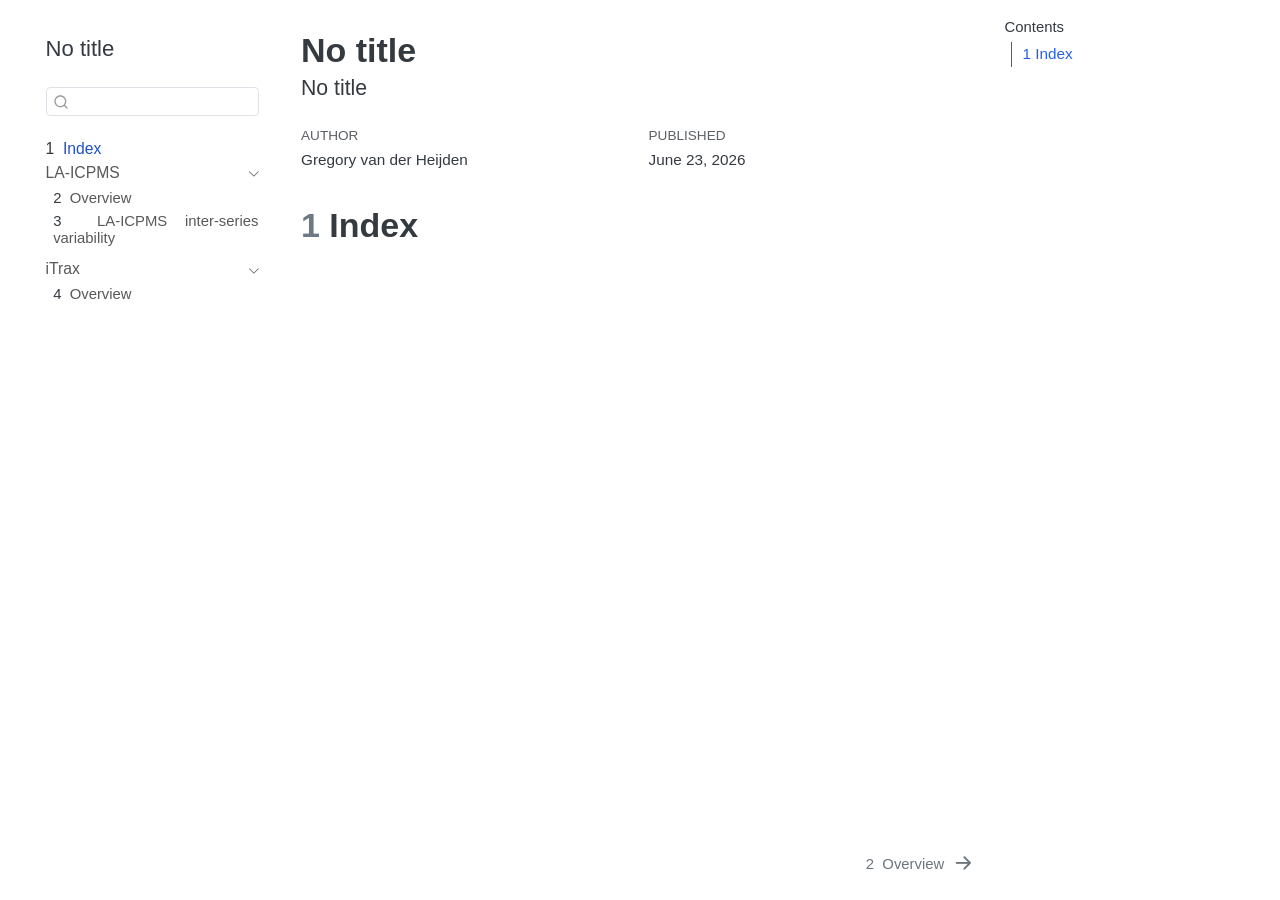
==== _book/index.html @ 537e66a2 "first commit" ====
<!DOCTYPE html>
<html xmlns="http://www.w3.org/1999/xhtml" lang="en" xml:lang="en"><head>

<meta charset="utf-8">
<meta name="generator" content="quarto-1.9.35">

<meta name="viewport" content="width=device-width, initial-scale=1.0, user-scalable=yes">

<meta name="author" content="Gregory van der Heijden">
<meta name="dcterms.date" content="2026-06-23">

<title>No title</title>
<style>
/* Default styles provided by pandoc.
** See https://pandoc.org/MANUAL.html#variables-for-html for config info.
*/
code{white-space: pre-wrap;}
span.smallcaps{font-variant: small-caps;}
div.columns{display: flex; gap: min(4vw, 1.5em);}
div.column{flex: auto; overflow-x: auto;}
div.hanging-indent{margin-left: 1.5em; text-indent: -1.5em;}
ul.task-list{list-style: none;}
ul.task-list li input[type="checkbox"] {
  width: 0.8em;
  margin: 0 0.8em 0.2em -1em; /* quarto-specific, see https://github.com/quarto-dev/quarto-cli/issues/4556 */ 
  vertical-align: middle;
}
</style>


<script src="site_libs/quarto-nav/quarto-nav.js"></script>
<script src="site_libs/quarto-nav/headroom.min.js"></script>
<script src="site_libs/clipboard/clipboard.min.js"></script>
<script src="site_libs/quarto-search/autocomplete.umd.js"></script>
<script src="site_libs/quarto-search/fuse.min.js"></script>
<script src="site_libs/quarto-search/quarto-search.js"></script>
<meta name="quarto:offset" content="./">
<link href="./md/1_LA-ICPMS/0_LA-ICPMS.html" rel="next">
<script src="site_libs/quarto-html/quarto.js" type="module"></script>
<script src="site_libs/quarto-html/tabsets/tabsets.js" type="module"></script>
<script src="site_libs/quarto-html/popper.min.js"></script>
<script src="site_libs/quarto-html/tippy.umd.min.js"></script>
<script src="site_libs/quarto-html/anchor.min.js"></script>
<link href="site_libs/quarto-html/tippy.css" rel="stylesheet">
<link href="site_libs/quarto-html/quarto-syntax-highlighting-46f66b053e56abd73bb6e954d61a315b.css" rel="stylesheet" id="quarto-text-highlighting-styles">
<script src="site_libs/bootstrap/bootstrap.min.js"></script>
<link href="site_libs/bootstrap/bootstrap-icons.css" rel="stylesheet">
<link href="site_libs/bootstrap/bootstrap-15f6d9b299bec1ad26111eba39ad763c.min.css" rel="stylesheet" append-hash="true" id="quarto-bootstrap" data-mode="light">
<script id="quarto-search-options" type="application/json">{
  "location": "sidebar",
  "copy-button": false,
  "collapse-after": 3,
  "panel-placement": "start",
  "type": "textbox",
  "limit": 50,
  "keyboard-shortcut": [
    "f",
    "/",
    "s"
  ],
  "show-item-context": false,
  "language": {
    "search-no-results-text": "No results",
    "search-matching-documents-text": "matching documents",
    "search-copy-link-title": "Copy link to search",
    "search-hide-matches-text": "Hide additional matches",
    "search-more-match-text": "more match in this document",
    "search-more-matches-text": "more matches in this document",
    "search-clear-button-title": "Clear",
    "search-text-placeholder": "",
    "search-detached-cancel-button-title": "Cancel",
    "search-submit-button-title": "Submit",
    "search-label": "Search"
  }
}</script>


<link rel="stylesheet" href="styles.css">
</head>

<body class="nav-sidebar floating quarto-light">

<div id="quarto-search-results"></div>
  <header id="quarto-header" class="headroom fixed-top">
  <nav class="quarto-secondary-nav">
    <div class="container-fluid d-flex">
      <button type="button" class="quarto-btn-toggle btn" data-bs-toggle="collapse" role="button" data-bs-target=".quarto-sidebar-collapse-item" aria-controls="quarto-sidebar" aria-expanded="false" aria-label="Toggle sidebar navigation" onclick="if (window.quartoToggleHeadroom) { window.quartoToggleHeadroom(); }">
        <i class="bi bi-layout-text-sidebar-reverse"></i>
      </button>
        <nav class="quarto-page-breadcrumbs" aria-label="breadcrumb"><ol class="breadcrumb"><li class="breadcrumb-item"><a href="./index.html"><span class="chapter-number">1</span>&nbsp; <span class="chapter-title">Index</span></a></li></ol></nav>
        <a class="flex-grow-1" role="navigation" data-bs-toggle="collapse" data-bs-target=".quarto-sidebar-collapse-item" aria-controls="quarto-sidebar" aria-expanded="false" aria-label="Toggle sidebar navigation" onclick="if (window.quartoToggleHeadroom) { window.quartoToggleHeadroom(); }">      
        </a>
      <button type="button" class="btn quarto-search-button" aria-label="Search" onclick="window.quartoOpenSearch();">
        <i class="bi bi-search"></i>
      </button>
    </div>
  </nav>
</header>
<!-- content -->
<div id="quarto-content" class="quarto-container page-columns page-rows-contents page-layout-article">
<!-- sidebar -->
  <nav id="quarto-sidebar" class="sidebar collapse collapse-horizontal quarto-sidebar-collapse-item sidebar-navigation floating overflow-auto">
    <div class="pt-lg-2 mt-2 text-left sidebar-header">
    <div class="sidebar-title mb-0 py-0">
      <a href="./">No title</a> 
    </div>
      </div>
        <div class="mt-2 flex-shrink-0 align-items-center">
        <div class="sidebar-search">
        <div id="quarto-search" class="" title="Search"></div>
        </div>
        </div>
    <div class="sidebar-menu-container"> 
    <ul class="list-unstyled mt-1">
        <li class="sidebar-item">
  <div class="sidebar-item-container"> 
  <a href="./index.html" class="sidebar-item-text sidebar-link active">
 <span class="menu-text"><span class="chapter-number">1</span>&nbsp; <span class="chapter-title">Index</span></span></a>
  </div>
</li>
        <li class="sidebar-item sidebar-item-section">
      <div class="sidebar-item-container"> 
            <a class="sidebar-item-text sidebar-link text-start" data-bs-toggle="collapse" data-bs-target="#quarto-sidebar-section-1" role="navigation" aria-expanded="true">
 <span class="menu-text">LA-ICPMS</span></a>
          <a class="sidebar-item-toggle text-start" data-bs-toggle="collapse" data-bs-target="#quarto-sidebar-section-1" role="navigation" aria-expanded="true" aria-label="Toggle section">
            <i class="bi bi-chevron-right ms-2"></i>
          </a> 
      </div>
      <ul id="quarto-sidebar-section-1" class="collapse list-unstyled sidebar-section depth1 show">  
          <li class="sidebar-item">
  <div class="sidebar-item-container"> 
  <a href="./md/1_LA-ICPMS/0_LA-ICPMS.html" class="sidebar-item-text sidebar-link">
 <span class="menu-text"><span class="chapter-number">2</span>&nbsp; <span class="chapter-title">Overview</span></span></a>
  </div>
</li>
          <li class="sidebar-item">
  <div class="sidebar-item-container"> 
  <a href="./md/1_LA-ICPMS/1_LA-ICPMS_variability.html" class="sidebar-item-text sidebar-link">
 <span class="menu-text"><span class="chapter-number">3</span>&nbsp; <span class="chapter-title">LA-ICPMS inter-series variability</span></span></a>
  </div>
</li>
      </ul>
  </li>
        <li class="sidebar-item sidebar-item-section">
      <div class="sidebar-item-container"> 
            <a class="sidebar-item-text sidebar-link text-start" data-bs-toggle="collapse" data-bs-target="#quarto-sidebar-section-2" role="navigation" aria-expanded="true">
 <span class="menu-text">iTrax</span></a>
          <a class="sidebar-item-toggle text-start" data-bs-toggle="collapse" data-bs-target="#quarto-sidebar-section-2" role="navigation" aria-expanded="true" aria-label="Toggle section">
            <i class="bi bi-chevron-right ms-2"></i>
          </a> 
      </div>
      <ul id="quarto-sidebar-section-2" class="collapse list-unstyled sidebar-section depth1 show">  
          <li class="sidebar-item">
  <div class="sidebar-item-container"> 
  <a href="./md/2_iTrax/0_iTrax.html" class="sidebar-item-text sidebar-link">
 <span class="menu-text"><span class="chapter-number">4</span>&nbsp; <span class="chapter-title">Overview</span></span></a>
  </div>
</li>
      </ul>
  </li>
    </ul>
    </div>
</nav>
<div id="quarto-sidebar-glass" class="quarto-sidebar-collapse-item" data-bs-toggle="collapse" data-bs-target=".quarto-sidebar-collapse-item"></div>
<!-- margin-sidebar -->
    <div id="quarto-margin-sidebar" class="sidebar margin-sidebar">
        <nav id="TOC" role="doc-toc" class="toc-active">
    <h2 id="toc-title">Contents</h2>
   
  <ul>
  <li><a href="#index" id="toc-index" class="nav-link active" data-scroll-target="#index"><span class="header-section-number">1</span> Index</a></li>
  </ul>
</nav>
    </div>
<!-- main -->
<main class="content" id="quarto-document-content">

<header id="title-block-header" class="quarto-title-block default">
<div class="quarto-title">
<h1 class="title">No title</h1>
<p class="subtitle lead">No title</p>
</div>



<div class="quarto-title-meta">

    <div>
    <div class="quarto-title-meta-heading">Author</div>
    <div class="quarto-title-meta-contents">
             <p>Gregory van der Heijden </p>
          </div>
  </div>
    
    <div>
    <div class="quarto-title-meta-heading">Published</div>
    <div class="quarto-title-meta-contents">
      <p class="date">June 23, 2026</p>
    </div>
  </div>
  
    
  </div>
  


</header>


<section id="index" class="level1" data-number="1">
<h1 data-number="1"><span class="header-section-number">1</span> Index</h1>


</section>

</main> <!-- /main -->
<script id="quarto-html-after-body" type="application/javascript">
  window.document.addEventListener("DOMContentLoaded", function (event) {
    const icon = "";
    const anchorJS = new window.AnchorJS();
    anchorJS.options = {
      placement: 'right',
      icon: icon
    };
    anchorJS.add('.anchored');
    const isCodeAnnotation = (el) => {
      for (const clz of el.classList) {
        if (clz.startsWith('code-annotation-')) {                     
          return true;
        }
      }
      return false;
    }
    const onCopySuccess = function(e) {
      // button target
      const button = e.trigger;
      // don't keep focus
      button.blur();
      // flash "checked"
      button.classList.add('code-copy-button-checked');
      var currentTitle = button.getAttribute("title");
      button.setAttribute("title", "Copied!");
      let tooltip;
      if (window.bootstrap) {
        button.setAttribute("data-bs-toggle", "tooltip");
        button.setAttribute("data-bs-placement", "left");
        button.setAttribute("data-bs-title", "Copied!");
        tooltip = new bootstrap.Tooltip(button, 
          { trigger: "manual", 
            customClass: "code-copy-button-tooltip",
            offset: [0, -8]});
        tooltip.show();    
      }
      setTimeout(function() {
        if (tooltip) {
          tooltip.hide();
          button.removeAttribute("data-bs-title");
          button.removeAttribute("data-bs-toggle");
          button.removeAttribute("data-bs-placement");
        }
        button.setAttribute("title", currentTitle);
        button.classList.remove('code-copy-button-checked');
      }, 1000);
      // clear code selection
      e.clearSelection();
    }
    const getTextToCopy = function(trigger) {
      const outerScaffold = trigger.parentElement.cloneNode(true);
      const codeEl = outerScaffold.querySelector('code');
      for (const childEl of codeEl.children) {
        if (isCodeAnnotation(childEl)) {
          childEl.remove();
        }
      }
      return codeEl.innerText;
    }
    const clipboard = new window.ClipboardJS('.code-copy-button:not([data-in-quarto-modal])', {
      text: getTextToCopy
    });
    clipboard.on('success', onCopySuccess);
    if (window.document.getElementById('quarto-embedded-source-code-modal')) {
      const clipboardModal = new window.ClipboardJS('.code-copy-button[data-in-quarto-modal]', {
        text: getTextToCopy,
        container: window.document.getElementById('quarto-embedded-source-code-modal')
      });
      clipboardModal.on('success', onCopySuccess);
    }
      var localhostRegex = new RegExp(/^(?:http|https):\/\/localhost\:?[0-9]*\//);
      var mailtoRegex = new RegExp(/^mailto:/);
        var filterRegex = new RegExp('/' + window.location.host + '/');
      var isInternal = (href) => {
          return filterRegex.test(href) || localhostRegex.test(href) || mailtoRegex.test(href);
      }
      // Inspect non-navigation links and adorn them if external
     var links = window.document.querySelectorAll('a[href]:not(.nav-link):not(.navbar-brand):not(.toc-action):not(.sidebar-link):not(.sidebar-item-toggle):not(.pagination-link):not(.no-external):not([aria-hidden]):not(.dropdown-item):not(.quarto-navigation-tool):not(.about-link)');
      for (var i=0; i<links.length; i++) {
        const link = links[i];
        if (!isInternal(link.href)) {
          // undo the damage that might have been done by quarto-nav.js in the case of
          // links that we want to consider external
          if (link.dataset.originalHref !== undefined) {
            link.href = link.dataset.originalHref;
          }
        }
      }
    function tippyHover(el, contentFn, onTriggerFn, onUntriggerFn) {
      const config = {
        allowHTML: true,
        maxWidth: 500,
        delay: 100,
        arrow: false,
        appendTo: function(el) {
            return el.parentElement;
        },
        interactive: true,
        interactiveBorder: 10,
        theme: 'quarto',
        placement: 'bottom-start',
      };
      if (contentFn) {
        config.content = contentFn;
      }
      if (onTriggerFn) {
        config.onTrigger = onTriggerFn;
      }
      if (onUntriggerFn) {
        config.onUntrigger = onUntriggerFn;
      }
      window.tippy(el, config); 
    }
    const noterefs = window.document.querySelectorAll('a[role="doc-noteref"]');
    for (var i=0; i<noterefs.length; i++) {
      const ref = noterefs[i];
      tippyHover(ref, function() {
        // use id or data attribute instead here
        let href = ref.getAttribute('data-footnote-href') || ref.getAttribute('href');
        try { href = new URL(href).hash; } catch {}
        const id = href.replace(/^#\/?/, "");
        const note = window.document.getElementById(id);
        if (note) {
          return note.innerHTML;
        } else {
          return "";
        }
      });
    }
    const xrefs = window.document.querySelectorAll('a.quarto-xref');
    const processXRef = (id, note) => {
      // Strip column container classes
      const stripColumnClz = (el) => {
        el.classList.remove("page-full", "page-columns");
        if (el.children) {
          for (const child of el.children) {
            stripColumnClz(child);
          }
        }
      }
      stripColumnClz(note)
      if (id === null || id.startsWith('sec-')) {
        // Special case sections, only their first couple elements
        const container = document.createElement("div");
        if (note.children && note.children.length > 2) {
          container.appendChild(note.children[0].cloneNode(true));
          for (let i = 1; i < note.children.length; i++) {
            const child = note.children[i];
            if (child.tagName === "P" && child.innerText === "") {
              continue;
            } else {
              container.appendChild(child.cloneNode(true));
              break;
            }
          }
          if (window.Quarto?.typesetMath) {
            window.Quarto.typesetMath(container);
          }
          return container.innerHTML
        } else {
          if (window.Quarto?.typesetMath) {
            window.Quarto.typesetMath(note);
          }
          return note.innerHTML;
        }
      } else {
        // Remove any anchor links if they are present
        const anchorLink = note.querySelector('a.anchorjs-link');
        if (anchorLink) {
          anchorLink.remove();
        }
        if (window.Quarto?.typesetMath) {
          window.Quarto.typesetMath(note);
        }
        if (note.classList.contains("callout")) {
          return note.outerHTML;
        } else {
          return note.innerHTML;
        }
      }
    }
    for (var i=0; i<xrefs.length; i++) {
      const xref = xrefs[i];
      tippyHover(xref, undefined, function(instance) {
        instance.disable();
        let url = xref.getAttribute('href');
        let hash = undefined; 
        if (url.startsWith('#')) {
          hash = url;
        } else {
          try { hash = new URL(url).hash; } catch {}
        }
        if (hash) {
          const id = hash.replace(/^#\/?/, "");
          const note = window.document.getElementById(id);
          if (note !== null) {
            try {
              const html = processXRef(id, note.cloneNode(true));
              instance.setContent(html);
            } finally {
              instance.enable();
              instance.show();
            }
          } else {
            // See if we can fetch this
            fetch(url.split('#')[0])
            .then(res => res.text())
            .then(html => {
              const parser = new DOMParser();
              const htmlDoc = parser.parseFromString(html, "text/html");
              const note = htmlDoc.getElementById(id);
              if (note !== null) {
                const html = processXRef(id, note);
                instance.setContent(html);
              } 
            }).finally(() => {
              instance.enable();
              instance.show();
            });
          }
        } else {
          // See if we can fetch a full url (with no hash to target)
          // This is a special case and we should probably do some content thinning / targeting
          fetch(url)
          .then(res => res.text())
          .then(html => {
            const parser = new DOMParser();
            const htmlDoc = parser.parseFromString(html, "text/html");
            const note = htmlDoc.querySelector('main.content');
            if (note !== null) {
              // This should only happen for chapter cross references
              // (since there is no id in the URL)
              // remove the first header
              if (note.children.length > 0 && note.children[0].tagName === "HEADER") {
                note.children[0].remove();
              }
              const html = processXRef(null, note);
              instance.setContent(html);
            } 
          }).finally(() => {
            instance.enable();
            instance.show();
          });
        }
      }, function(instance) {
      });
    }
        let selectedAnnoteEl;
        const selectorForAnnotation = ( cell, annotation) => {
          let cellAttr = 'data-code-cell="' + cell + '"';
          let lineAttr = 'data-code-annotation="' +  annotation + '"';
          const selector = 'span[' + cellAttr + '][' + lineAttr + ']';
          return selector;
        }
        const selectCodeLines = (annoteEl) => {
          const doc = window.document;
          const targetCell = annoteEl.getAttribute("data-target-cell");
          const targetAnnotation = annoteEl.getAttribute("data-target-annotation");
          const annoteSpan = window.document.querySelector(selectorForAnnotation(targetCell, targetAnnotation));
          const lines = annoteSpan.getAttribute("data-code-lines").split(",");
          const lineIds = lines.map((line) => {
            return targetCell + "-" + line;
          })
          let top = null;
          let height = null;
          let parent = null;
          if (lineIds.length > 0) {
              //compute the position of the single el (top and bottom and make a div)
              const el = window.document.getElementById(lineIds[0]);
              top = el.offsetTop;
              height = el.offsetHeight;
              parent = el.parentElement.parentElement;
            if (lineIds.length > 1) {
              const lastEl = window.document.getElementById(lineIds[lineIds.length - 1]);
              const bottom = lastEl.offsetTop + lastEl.offsetHeight;
              height = bottom - top;
            }
            if (top !== null && height !== null && parent !== null) {
              // cook up a div (if necessary) and position it 
              let div = window.document.getElementById("code-annotation-line-highlight");
              if (div === null) {
                div = window.document.createElement("div");
                div.setAttribute("id", "code-annotation-line-highlight");
                div.style.position = 'absolute';
                parent.appendChild(div);
              }
              div.style.top = top - 2 + "px";
              div.style.height = height + 4 + "px";
              div.style.left = 0;
              let gutterDiv = window.document.getElementById("code-annotation-line-highlight-gutter");
              if (gutterDiv === null) {
                gutterDiv = window.document.createElement("div");
                gutterDiv.setAttribute("id", "code-annotation-line-highlight-gutter");
                gutterDiv.style.position = 'absolute';
                const codeCell = window.document.getElementById(targetCell);
                const gutter = codeCell.querySelector('.code-annotation-gutter');
                gutter.appendChild(gutterDiv);
              }
              gutterDiv.style.top = top - 2 + "px";
              gutterDiv.style.height = height + 4 + "px";
            }
            selectedAnnoteEl = annoteEl;
          }
        };
        const unselectCodeLines = () => {
          const elementsIds = ["code-annotation-line-highlight", "code-annotation-line-highlight-gutter"];
          elementsIds.forEach((elId) => {
            const div = window.document.getElementById(elId);
            if (div) {
              div.remove();
            }
          });
          selectedAnnoteEl = undefined;
        };
          // Handle positioning of the toggle
      window.addEventListener(
        "resize",
        throttle(() => {
          elRect = undefined;
          if (selectedAnnoteEl) {
            selectCodeLines(selectedAnnoteEl);
          }
        }, 10)
      );
      function throttle(fn, ms) {
      let throttle = false;
      let timer;
        return (...args) => {
          if(!throttle) { // first call gets through
              fn.apply(this, args);
              throttle = true;
          } else { // all the others get throttled
              if(timer) clearTimeout(timer); // cancel #2
              timer = setTimeout(() => {
                fn.apply(this, args);
                timer = throttle = false;
              }, ms);
          }
        };
      }
        // Attach click handler to the DT
        const annoteDls = window.document.querySelectorAll('dt[data-target-cell]');
        for (const annoteDlNode of annoteDls) {
          annoteDlNode.addEventListener('click', (event) => {
            const clickedEl = event.target;
            if (clickedEl !== selectedAnnoteEl) {
              unselectCodeLines();
              const activeEl = window.document.querySelector('dt[data-target-cell].code-annotation-active');
              if (activeEl) {
                activeEl.classList.remove('code-annotation-active');
              }
              selectCodeLines(clickedEl);
              clickedEl.classList.add('code-annotation-active');
            } else {
              // Unselect the line
              unselectCodeLines();
              clickedEl.classList.remove('code-annotation-active');
            }
          });
        }
    const findCites = (el) => {
      const parentEl = el.parentElement;
      if (parentEl) {
        const cites = parentEl.dataset.cites;
        if (cites) {
          return {
            el,
            cites: cites.split(' ')
          };
        } else {
          return findCites(el.parentElement)
        }
      } else {
        return undefined;
      }
    };
    var bibliorefs = window.document.querySelectorAll('a[role="doc-biblioref"]');
    for (var i=0; i<bibliorefs.length; i++) {
      const ref = bibliorefs[i];
      const citeInfo = findCites(ref);
      if (citeInfo) {
        tippyHover(citeInfo.el, function() {
          var popup = window.document.createElement('div');
          citeInfo.cites.forEach(function(cite) {
            var citeDiv = window.document.createElement('div');
            citeDiv.classList.add('hanging-indent');
            citeDiv.classList.add('csl-entry');
            var biblioDiv = window.document.getElementById('ref-' + cite);
            if (biblioDiv) {
              citeDiv.innerHTML = biblioDiv.innerHTML;
            }
            popup.appendChild(citeDiv);
          });
          return popup.innerHTML;
        });
      }
    }
  });
  </script>
<nav class="page-navigation">
  <div class="nav-page nav-page-previous">
  </div>
  <div class="nav-page nav-page-next">
      <a href="./md/1_LA-ICPMS/0_LA-ICPMS.html" class="pagination-link" aria-label="Overview">
        <span class="nav-page-text"><span class="chapter-number">2</span>&nbsp; <span class="chapter-title">Overview</span></span> <i class="bi bi-arrow-right-short"></i>
      </a>
  </div>
</nav>
</div> <!-- /content -->




</body></html>
---- _book/site_libs/quarto-html/tippy.css ----
.tippy-box[data-animation=fade][data-state=hidden]{opacity:0}[data-tippy-root]{max-width:calc(100vw - 10px)}.tippy-box{position:relative;background-color:#333;color:#fff;border-radius:4px;font-size:14px;line-height:1.4;white-space:normal;outline:0;transition-property:transform,visibility,opacity}.tippy-box[data-placement^=top]>.tippy-arrow{bottom:0}.tippy-box[data-placement^=top]>.tippy-arrow:before{bottom:-7px;left:0;border-width:8px 8px 0;border-top-color:initial;transform-origin:center top}.tippy-box[data-placement^=bottom]>.tippy-arrow{top:0}.tippy-box[data-placement^=bottom]>.tippy-arrow:before{top:-7px;left:0;border-width:0 8px 8px;border-bottom-color:initial;transform-origin:center bottom}.tippy-box[data-placement^=left]>.tippy-arrow{right:0}.tippy-box[data-placement^=left]>.tippy-arrow:before{border-width:8px 0 8px 8px;border-left-color:initial;right:-7px;transform-origin:center left}.tippy-box[data-placement^=right]>.tippy-arrow{left:0}.tippy-box[data-placement^=right]>.tippy-arrow:before{left:-7px;border-width:8px 8px 8px 0;border-right-color:initial;transform-origin:center right}.tippy-box[data-inertia][data-state=visible]{transition-timing-function:cubic-bezier(.54,1.5,.38,1.11)}.tippy-arrow{width:16px;height:16px;color:#333}.tippy-arrow:before{content:"";position:absolute;border-color:transparent;border-style:solid}.tippy-content{position:relative;padding:5px 9px;z-index:1}
---- _book/site_libs/quarto-html/quarto-syntax-highlighting-46f66b053e56abd73bb6e954d61a315b.css ----
/* quarto syntax highlight colors */
:root {
  --quarto-hl-ot-color: #003B4F;
  --quarto-hl-at-color: #657422;
  --quarto-hl-ss-color: #20794D;
  --quarto-hl-an-color: #5E5E5E;
  --quarto-hl-fu-color: #4758AB;
  --quarto-hl-st-color: #20794D;
  --quarto-hl-cf-color: #003B4F;
  --quarto-hl-op-color: #5E5E5E;
  --quarto-hl-er-color: #AD0000;
  --quarto-hl-bn-color: #AD0000;
  --quarto-hl-al-color: #AD0000;
  --quarto-hl-va-color: #111111;
  --quarto-hl-bu-color: inherit;
  --quarto-hl-ex-color: inherit;
  --quarto-hl-pp-color: #AD0000;
  --quarto-hl-in-color: #5E5E5E;
  --quarto-hl-vs-color: #20794D;
  --quarto-hl-wa-color: #5E5E5E;
  --quarto-hl-do-color: #5E5E5E;
  --quarto-hl-im-color: #00769E;
  --quarto-hl-ch-color: #20794D;
  --quarto-hl-dt-color: #AD0000;
  --quarto-hl-fl-color: #AD0000;
  --quarto-hl-co-color: #5E5E5E;
  --quarto-hl-cv-color: #5E5E5E;
  --quarto-hl-cn-color: #8f5902;
  --quarto-hl-sc-color: #5E5E5E;
  --quarto-hl-dv-color: #AD0000;
  --quarto-hl-kw-color: #003B4F;
}

/* other quarto variables */
:root {
  --quarto-font-monospace: SFMono-Regular, Menlo, Monaco, Consolas, "Liberation Mono", "Courier New", monospace;
}

/* syntax highlight based on Pandoc's rules */
pre > code.sourceCode > span {
  color: #003B4F;
}

code.sourceCode > span {
  color: #003B4F;
}

div.sourceCode,
div.sourceCode pre.sourceCode {
  color: #003B4F;
}

/* Normal */
code span {
  color: #003B4F;
}

/* Alert */
code span.al {
  color: #AD0000;
  font-style: inherit;
}

/* Annotation */
code span.an {
  color: #5E5E5E;
  font-style: inherit;
}

/* Attribute */
code span.at {
  color: #657422;
  font-style: inherit;
}

/* BaseN */
code span.bn {
  color: #AD0000;
  font-style: inherit;
}

/* BuiltIn */
code span.bu {
  font-style: inherit;
}

/* ControlFlow */
code span.cf {
  color: #003B4F;
  font-weight: bold;
  font-style: inherit;
}

/* Char */
code span.ch {
  color: #20794D;
  font-style: inherit;
}

/* Constant */
code span.cn {
  color: #8f5902;
  font-style: inherit;
}

/* Comment */
code span.co {
  color: #5E5E5E;
  font-style: inherit;
}

/* CommentVar */
code span.cv {
  color: #5E5E5E;
  font-style: italic;
}

/* Documentation */
code span.do {
  color: #5E5E5E;
  font-style: italic;
}

/* DataType */
code span.dt {
  color: #AD0000;
  font-style: inherit;
}

/* DecVal */
code span.dv {
  color: #AD0000;
  font-style: inherit;
}

/* Error */
code span.er {
  color: #AD0000;
  font-style: inherit;
}

/* Extension */
code span.ex {
  font-style: inherit;
}

/* Float */
code span.fl {
  color: #AD0000;
  font-style: inherit;
}

/* Function */
code span.fu {
  color: #4758AB;
  font-style: inherit;
}

/* Import */
code span.im {
  color: #00769E;
  font-style: inherit;
}

/* Information */
code span.in {
  color: #5E5E5E;
  font-style: inherit;
}

/* Keyword */
code span.kw {
  color: #003B4F;
  font-weight: bold;
  font-style: inherit;
}

/* Operator */
code span.op {
  color: #5E5E5E;
  font-style: inherit;
}

/* Other */
code span.ot {
  color: #003B4F;
  font-style: inherit;
}

/* Preprocessor */
code span.pp {
  color: #AD0000;
  font-style: inherit;
}

/* SpecialChar */
code span.sc {
  color: #5E5E5E;
  font-style: inherit;
}

/* SpecialString */
code span.ss {
  color: #20794D;
  font-style: inherit;
}

/* String */
code span.st {
  color: #20794D;
  font-style: inherit;
}

/* Variable */
code span.va {
  color: #111111;
  font-style: inherit;
}

/* VerbatimString */
code span.vs {
  color: #20794D;
  font-style: inherit;
}

/* Warning */
code span.wa {
  color: #5E5E5E;
  font-style: italic;
}

.prevent-inlining {
  content: "</";
}

/*# sourceMappingURL=5022ed312398f59a55adce476d7327af.css.map */
---- _book/styles.css ----
body {
  font-family: "Inter", sans-serif;
}

p {
  font-size: 0.9rem;
  line-height: 1.2;
  margin-bottom: 0em;
  margin-top: 0.3em;
  text-align: justify;
}

ul {
  font-size: 0.9rem;
  line-height: 1.2;
  margin-bottom: 0em;
  margin-top: 0.3em;
  text-align: justify;
}

li {
  font-size: 0.9rem;
  line-height: 1;
  margin-bottom: 0em;
  margin-top: 0.3em;
  text-align: justify;
}

ol {
  font-size: 0.9rem;
  line-height: 1.2;
  margin-bottom: 0em;
  margin-top: 0.3em;
  text-align: justify;
}

.indented {
  margin-left: 2em;
}
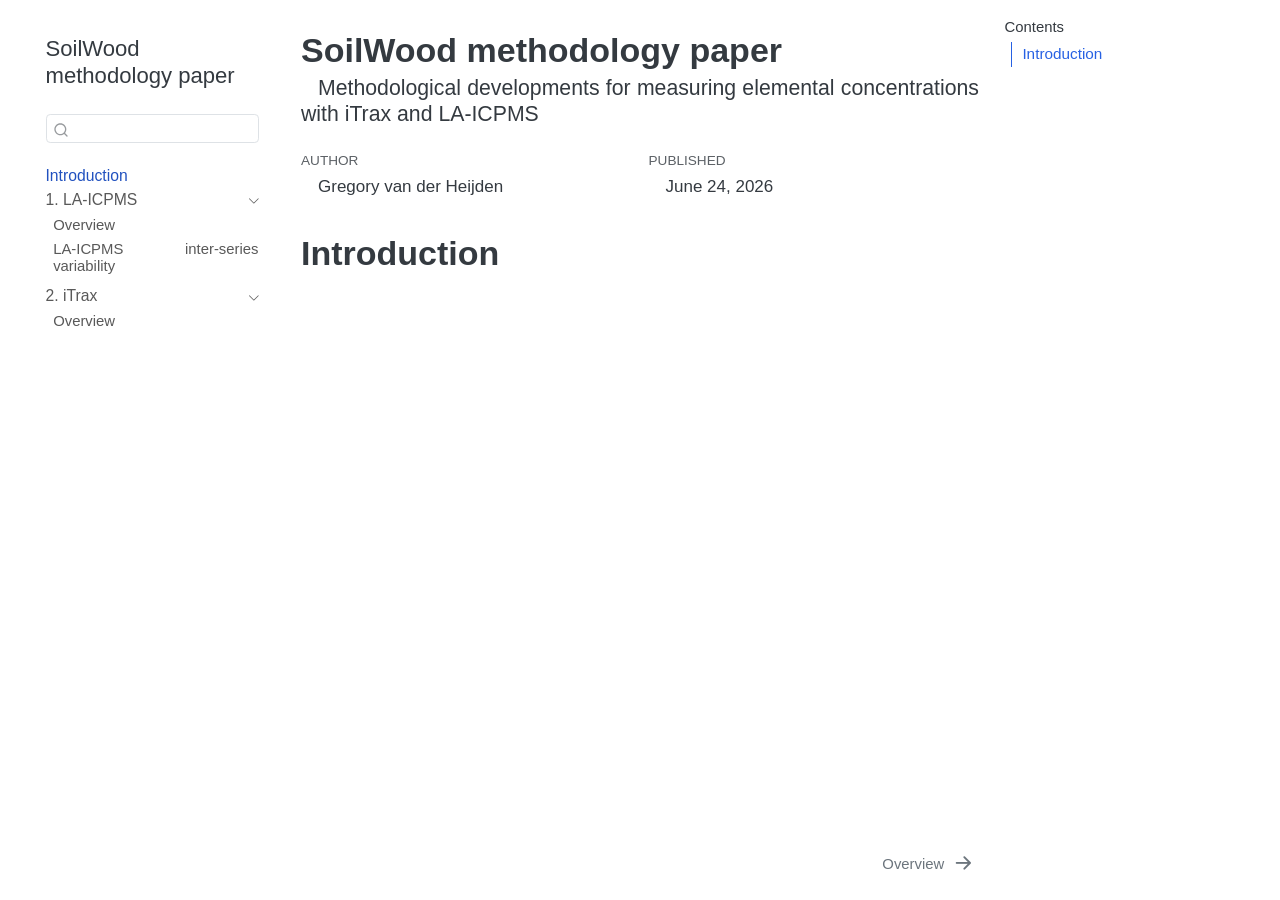
==== commit 25339a87: "2026-06-24 16h25" ====
--- a/_book/index.html
+++ b/_book/index.html
@@ -7,9 +7,9 @@
 <meta name="viewport" content="width=device-width, initial-scale=1.0, user-scalable=yes">
 
 <meta name="author" content="Gregory van der Heijden">
-<meta name="dcterms.date" content="2026-06-23">
-
-<title>No title</title>
+<meta name="dcterms.date" content="2026-06-24">
+
+<title>SoilWood methodology paper</title>
 <style>
 /* Default styles provided by pandoc.
 ** See https://pandoc.org/MANUAL.html#variables-for-html for config info.
@@ -73,6 +73,12 @@
     "search-label": "Search"
   }
 }</script>
+<script async="" src="https://hypothes.is/embed.js"></script>
+<script>
+  window.document.addEventListener("DOMContentLoaded", function (_event) {
+    document.body.classList.add('hypothesis-enabled');
+  });
+</script>
 
 
 <link rel="stylesheet" href="styles.css">
@@ -87,7 +93,7 @@
       <button type="button" class="quarto-btn-toggle btn" data-bs-toggle="collapse" role="button" data-bs-target=".quarto-sidebar-collapse-item" aria-controls="quarto-sidebar" aria-expanded="false" aria-label="Toggle sidebar navigation" onclick="if (window.quartoToggleHeadroom) { window.quartoToggleHeadroom(); }">
         <i class="bi bi-layout-text-sidebar-reverse"></i>
       </button>
-        <nav class="quarto-page-breadcrumbs" aria-label="breadcrumb"><ol class="breadcrumb"><li class="breadcrumb-item"><a href="./index.html"><span class="chapter-number">1</span>&nbsp; <span class="chapter-title">Index</span></a></li></ol></nav>
+        <nav class="quarto-page-breadcrumbs" aria-label="breadcrumb"><ol class="breadcrumb"><li class="breadcrumb-item"><a href="./index.html"><span class="chapter-title">Introduction</span></a></li></ol></nav>
         <a class="flex-grow-1" role="navigation" data-bs-toggle="collapse" data-bs-target=".quarto-sidebar-collapse-item" aria-controls="quarto-sidebar" aria-expanded="false" aria-label="Toggle sidebar navigation" onclick="if (window.quartoToggleHeadroom) { window.quartoToggleHeadroom(); }">      
         </a>
       <button type="button" class="btn quarto-search-button" aria-label="Search" onclick="window.quartoOpenSearch();">
@@ -102,7 +108,7 @@
   <nav id="quarto-sidebar" class="sidebar collapse collapse-horizontal quarto-sidebar-collapse-item sidebar-navigation floating overflow-auto">
     <div class="pt-lg-2 mt-2 text-left sidebar-header">
     <div class="sidebar-title mb-0 py-0">
-      <a href="./">No title</a> 
+      <a href="./">SoilWood methodology paper</a> 
     </div>
       </div>
         <div class="mt-2 flex-shrink-0 align-items-center">
@@ -114,14 +120,13 @@
     <ul class="list-unstyled mt-1">
         <li class="sidebar-item">
   <div class="sidebar-item-container"> 
-  <a href="./index.html" class="sidebar-item-text sidebar-link active">
- <span class="menu-text"><span class="chapter-number">1</span>&nbsp; <span class="chapter-title">Index</span></span></a>
+  <a href="./index.html" class="sidebar-item-text sidebar-link active"><span class="chapter-title">Introduction</span></a>
   </div>
 </li>
         <li class="sidebar-item sidebar-item-section">
       <div class="sidebar-item-container"> 
             <a class="sidebar-item-text sidebar-link text-start" data-bs-toggle="collapse" data-bs-target="#quarto-sidebar-section-1" role="navigation" aria-expanded="true">
- <span class="menu-text">LA-ICPMS</span></a>
+ <span class="menu-text">1. LA-ICPMS</span></a>
           <a class="sidebar-item-toggle text-start" data-bs-toggle="collapse" data-bs-target="#quarto-sidebar-section-1" role="navigation" aria-expanded="true" aria-label="Toggle section">
             <i class="bi bi-chevron-right ms-2"></i>
           </a> 
@@ -129,14 +134,12 @@
       <ul id="quarto-sidebar-section-1" class="collapse list-unstyled sidebar-section depth1 show">  
           <li class="sidebar-item">
   <div class="sidebar-item-container"> 
-  <a href="./md/1_LA-ICPMS/0_LA-ICPMS.html" class="sidebar-item-text sidebar-link">
- <span class="menu-text"><span class="chapter-number">2</span>&nbsp; <span class="chapter-title">Overview</span></span></a>
+  <a href="./md/1_LA-ICPMS/0_LA-ICPMS.html" class="sidebar-item-text sidebar-link"><span class="chapter-title">Overview</span></a>
   </div>
 </li>
           <li class="sidebar-item">
   <div class="sidebar-item-container"> 
-  <a href="./md/1_LA-ICPMS/1_LA-ICPMS_variability.html" class="sidebar-item-text sidebar-link">
- <span class="menu-text"><span class="chapter-number">3</span>&nbsp; <span class="chapter-title">LA-ICPMS inter-series variability</span></span></a>
+  <a href="./md/1_LA-ICPMS/1_LA-ICPMS_variability.html" class="sidebar-item-text sidebar-link"><span class="chapter-title">LA-ICPMS inter-series variability</span></a>
   </div>
 </li>
       </ul>
@@ -144,7 +147,7 @@
         <li class="sidebar-item sidebar-item-section">
       <div class="sidebar-item-container"> 
             <a class="sidebar-item-text sidebar-link text-start" data-bs-toggle="collapse" data-bs-target="#quarto-sidebar-section-2" role="navigation" aria-expanded="true">
- <span class="menu-text">iTrax</span></a>
+ <span class="menu-text">2. iTrax</span></a>
           <a class="sidebar-item-toggle text-start" data-bs-toggle="collapse" data-bs-target="#quarto-sidebar-section-2" role="navigation" aria-expanded="true" aria-label="Toggle section">
             <i class="bi bi-chevron-right ms-2"></i>
           </a> 
@@ -152,8 +155,7 @@
       <ul id="quarto-sidebar-section-2" class="collapse list-unstyled sidebar-section depth1 show">  
           <li class="sidebar-item">
   <div class="sidebar-item-container"> 
-  <a href="./md/2_iTrax/0_iTrax.html" class="sidebar-item-text sidebar-link">
- <span class="menu-text"><span class="chapter-number">4</span>&nbsp; <span class="chapter-title">Overview</span></span></a>
+  <a href="./md/2_iTrax/0_iTrax.html" class="sidebar-item-text sidebar-link"><span class="chapter-title">Overview</span></a>
   </div>
 </li>
       </ul>
@@ -168,7 +170,7 @@
     <h2 id="toc-title">Contents</h2>
    
   <ul>
-  <li><a href="#index" id="toc-index" class="nav-link active" data-scroll-target="#index"><span class="header-section-number">1</span> Index</a></li>
+  <li><a href="#introduction" id="toc-introduction" class="nav-link active" data-scroll-target="#introduction">Introduction</a></li>
   </ul>
 </nav>
     </div>
@@ -177,8 +179,8 @@
 
 <header id="title-block-header" class="quarto-title-block default">
 <div class="quarto-title">
-<h1 class="title">No title</h1>
-<p class="subtitle lead">No title</p>
+<h1 class="title">SoilWood methodology paper</h1>
+<p class="subtitle lead">Methodological developments for measuring elemental concentrations with iTrax and LA-ICPMS</p>
 </div>
 
 
@@ -195,7 +197,7 @@
     <div>
     <div class="quarto-title-meta-heading">Published</div>
     <div class="quarto-title-meta-contents">
-      <p class="date">June 23, 2026</p>
+      <p class="date">June 24, 2026</p>
     </div>
   </div>
   
@@ -207,8 +209,8 @@
 </header>
 
 
-<section id="index" class="level1" data-number="1">
-<h1 data-number="1"><span class="header-section-number">1</span> Index</h1>
+<section id="introduction" class="level1 unnumbered">
+<h1 class="unnumbered">Introduction</h1>
 
 
 </section>
@@ -619,7 +621,7 @@
   </div>
   <div class="nav-page nav-page-next">
       <a href="./md/1_LA-ICPMS/0_LA-ICPMS.html" class="pagination-link" aria-label="Overview">
-        <span class="nav-page-text"><span class="chapter-number">2</span>&nbsp; <span class="chapter-title">Overview</span></span> <i class="bi bi-arrow-right-short"></i>
+        <span class="nav-page-text"><span class="chapter-title">Overview</span></span> <i class="bi bi-arrow-right-short"></i>
       </a>
   </div>
 </nav>
--- a/_book/styles.css
+++ b/_book/styles.css
@@ -3,11 +3,12 @@
 }
 
 p {
-  font-size: 0.9rem;
+  font-size: 1rem;
   line-height: 1.2;
   margin-bottom: 0em;
   margin-top: 0.3em;
   text-align: justify;
+  text-indent: 1rem;
 }
 
 ul {
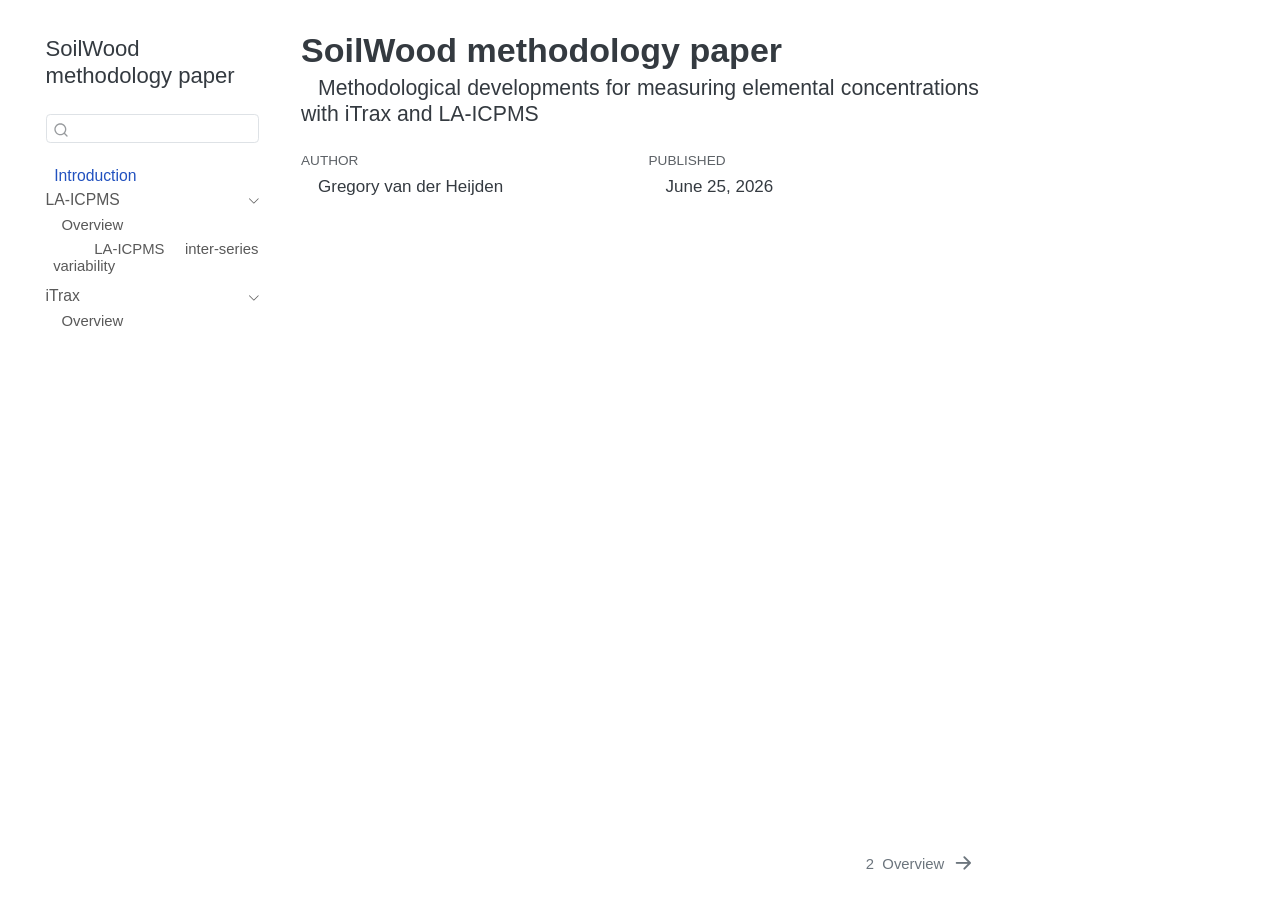
==== commit 302c1d4d: "2026-06-25 16h27" ====
--- a/_book/index.html
+++ b/_book/index.html
@@ -7,7 +7,7 @@
 <meta name="viewport" content="width=device-width, initial-scale=1.0, user-scalable=yes">
 
 <meta name="author" content="Gregory van der Heijden">
-<meta name="dcterms.date" content="2026-06-24">
+<meta name="dcterms.date" content="2026-06-25">
 
 <title>SoilWood methodology paper</title>
 <style>
@@ -93,7 +93,7 @@
       <button type="button" class="quarto-btn-toggle btn" data-bs-toggle="collapse" role="button" data-bs-target=".quarto-sidebar-collapse-item" aria-controls="quarto-sidebar" aria-expanded="false" aria-label="Toggle sidebar navigation" onclick="if (window.quartoToggleHeadroom) { window.quartoToggleHeadroom(); }">
         <i class="bi bi-layout-text-sidebar-reverse"></i>
       </button>
-        <nav class="quarto-page-breadcrumbs" aria-label="breadcrumb"><ol class="breadcrumb"><li class="breadcrumb-item"><a href="./index.html"><span class="chapter-title">Introduction</span></a></li></ol></nav>
+        <nav class="quarto-page-breadcrumbs" aria-label="breadcrumb"><ol class="breadcrumb"><li class="breadcrumb-item"><a href="./index.html"><span class="chapter-number">1</span>&nbsp; <span class="chapter-title">Introduction</span></a></li></ol></nav>
         <a class="flex-grow-1" role="navigation" data-bs-toggle="collapse" data-bs-target=".quarto-sidebar-collapse-item" aria-controls="quarto-sidebar" aria-expanded="false" aria-label="Toggle sidebar navigation" onclick="if (window.quartoToggleHeadroom) { window.quartoToggleHeadroom(); }">      
         </a>
       <button type="button" class="btn quarto-search-button" aria-label="Search" onclick="window.quartoOpenSearch();">
@@ -120,13 +120,14 @@
     <ul class="list-unstyled mt-1">
         <li class="sidebar-item">
   <div class="sidebar-item-container"> 
-  <a href="./index.html" class="sidebar-item-text sidebar-link active"><span class="chapter-title">Introduction</span></a>
+  <a href="./index.html" class="sidebar-item-text sidebar-link active">
+ <span class="menu-text"><span class="chapter-number">1</span>&nbsp; <span class="chapter-title">Introduction</span></span></a>
   </div>
 </li>
         <li class="sidebar-item sidebar-item-section">
       <div class="sidebar-item-container"> 
             <a class="sidebar-item-text sidebar-link text-start" data-bs-toggle="collapse" data-bs-target="#quarto-sidebar-section-1" role="navigation" aria-expanded="true">
- <span class="menu-text">1. LA-ICPMS</span></a>
+ <span class="menu-text">LA-ICPMS</span></a>
           <a class="sidebar-item-toggle text-start" data-bs-toggle="collapse" data-bs-target="#quarto-sidebar-section-1" role="navigation" aria-expanded="true" aria-label="Toggle section">
             <i class="bi bi-chevron-right ms-2"></i>
           </a> 
@@ -134,12 +135,14 @@
       <ul id="quarto-sidebar-section-1" class="collapse list-unstyled sidebar-section depth1 show">  
           <li class="sidebar-item">
   <div class="sidebar-item-container"> 
-  <a href="./md/1_LA-ICPMS/0_LA-ICPMS.html" class="sidebar-item-text sidebar-link"><span class="chapter-title">Overview</span></a>
+  <a href="./md/1_LA-ICPMS/0_LA-ICPMS.html" class="sidebar-item-text sidebar-link">
+ <span class="menu-text"><span class="chapter-number">2</span>&nbsp; <span class="chapter-title">Overview</span></span></a>
   </div>
 </li>
           <li class="sidebar-item">
   <div class="sidebar-item-container"> 
-  <a href="./md/1_LA-ICPMS/1_LA-ICPMS_variability.html" class="sidebar-item-text sidebar-link"><span class="chapter-title">LA-ICPMS inter-series variability</span></a>
+  <a href="./md/1_LA-ICPMS/1_LA-ICPMS_variability.html" class="sidebar-item-text sidebar-link">
+ <span class="menu-text"><span class="chapter-number">3</span>&nbsp; <span class="chapter-title">LA-ICPMS inter-series variability</span></span></a>
   </div>
 </li>
       </ul>
@@ -147,7 +150,7 @@
         <li class="sidebar-item sidebar-item-section">
       <div class="sidebar-item-container"> 
             <a class="sidebar-item-text sidebar-link text-start" data-bs-toggle="collapse" data-bs-target="#quarto-sidebar-section-2" role="navigation" aria-expanded="true">
- <span class="menu-text">2. iTrax</span></a>
+ <span class="menu-text">iTrax</span></a>
           <a class="sidebar-item-toggle text-start" data-bs-toggle="collapse" data-bs-target="#quarto-sidebar-section-2" role="navigation" aria-expanded="true" aria-label="Toggle section">
             <i class="bi bi-chevron-right ms-2"></i>
           </a> 
@@ -155,7 +158,8 @@
       <ul id="quarto-sidebar-section-2" class="collapse list-unstyled sidebar-section depth1 show">  
           <li class="sidebar-item">
   <div class="sidebar-item-container"> 
-  <a href="./md/2_iTrax/0_iTrax.html" class="sidebar-item-text sidebar-link"><span class="chapter-title">Overview</span></a>
+  <a href="./md/2_iTrax/0_iTrax.html" class="sidebar-item-text sidebar-link">
+ <span class="menu-text"><span class="chapter-number">4</span>&nbsp; <span class="chapter-title">Overview</span></span></a>
   </div>
 </li>
       </ul>
@@ -165,14 +169,8 @@
 </nav>
 <div id="quarto-sidebar-glass" class="quarto-sidebar-collapse-item" data-bs-toggle="collapse" data-bs-target=".quarto-sidebar-collapse-item"></div>
 <!-- margin-sidebar -->
-    <div id="quarto-margin-sidebar" class="sidebar margin-sidebar">
-        <nav id="TOC" role="doc-toc" class="toc-active">
-    <h2 id="toc-title">Contents</h2>
-   
-  <ul>
-  <li><a href="#introduction" id="toc-introduction" class="nav-link active" data-scroll-target="#introduction">Introduction</a></li>
-  </ul>
-</nav>
+    <div id="quarto-margin-sidebar" class="sidebar margin-sidebar zindex-bottom">
+        
     </div>
 <!-- main -->
 <main class="content" id="quarto-document-content">
@@ -197,7 +195,7 @@
     <div>
     <div class="quarto-title-meta-heading">Published</div>
     <div class="quarto-title-meta-contents">
-      <p class="date">June 24, 2026</p>
+      <p class="date">June 25, 2026</p>
     </div>
   </div>
   
@@ -209,11 +207,8 @@
 </header>
 
 
-<section id="introduction" class="level1 unnumbered">
-<h1 class="unnumbered">Introduction</h1>
-
-
-</section>
+
+
 
 </main> <!-- /main -->
 <script id="quarto-html-after-body" type="application/javascript">
@@ -621,7 +616,7 @@
   </div>
   <div class="nav-page nav-page-next">
       <a href="./md/1_LA-ICPMS/0_LA-ICPMS.html" class="pagination-link" aria-label="Overview">
-        <span class="nav-page-text"><span class="chapter-title">Overview</span></span> <i class="bi bi-arrow-right-short"></i>
+        <span class="nav-page-text"><span class="chapter-number">2</span>&nbsp; <span class="chapter-title">Overview</span></span> <i class="bi bi-arrow-right-short"></i>
       </a>
   </div>
 </nav>
--- a/_book/styles.css
+++ b/_book/styles.css
@@ -37,4 +37,16 @@
 
 .indented {
   margin-left: 2em;
-}+}
+
+/* Target only ordered lists inside the sidebar nav to hide the numbers */
+#quarto-sidebar nav ol, 
+#quarto-sidebar nav ol li {
+  list-style-type: none !important;
+}
+
+/* Target only explicit chapter-number spans that live inside the sidebar container */
+#quarto-sidebar span.chapter-number {
+  display: none !important;
+}
+
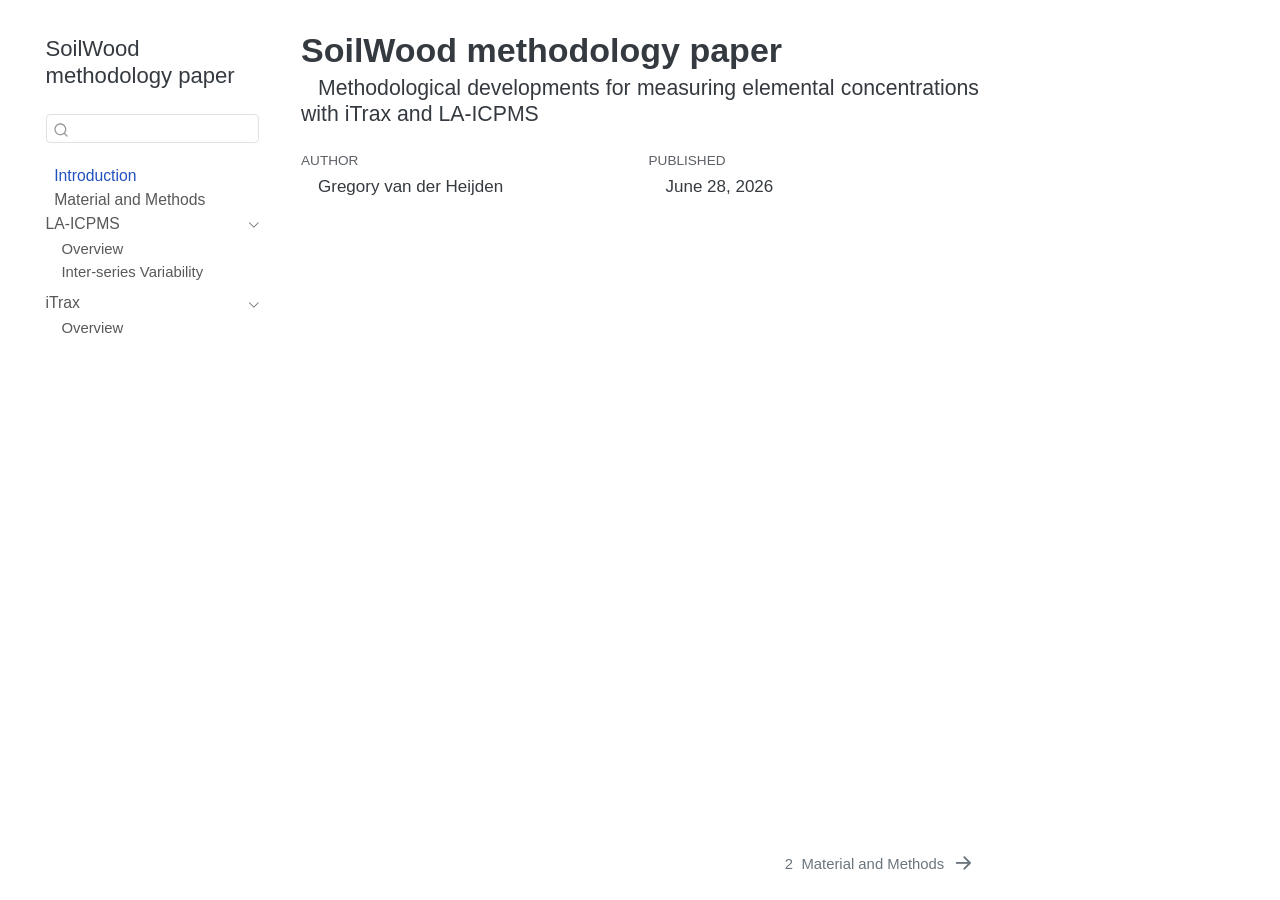
==== commit 7f181bb9: "2026-06-28 14h00" ====
--- a/_book/index.html
+++ b/_book/index.html
@@ -7,7 +7,7 @@
 <meta name="viewport" content="width=device-width, initial-scale=1.0, user-scalable=yes">
 
 <meta name="author" content="Gregory van der Heijden">
-<meta name="dcterms.date" content="2026-06-25">
+<meta name="dcterms.date" content="2026-06-28">
 
 <title>SoilWood methodology paper</title>
 <style>
@@ -35,7 +35,7 @@
 <script src="site_libs/quarto-search/fuse.min.js"></script>
 <script src="site_libs/quarto-search/quarto-search.js"></script>
 <meta name="quarto:offset" content="./">
-<link href="./md/1_LA-ICPMS/0_LA-ICPMS.html" rel="next">
+<link href="./md/1_Material-Methods/0_Material_Methods.html" rel="next">
 <script src="site_libs/quarto-html/quarto.js" type="module"></script>
 <script src="site_libs/quarto-html/tabsets/tabsets.js" type="module"></script>
 <script src="site_libs/quarto-html/popper.min.js"></script>
@@ -124,6 +124,12 @@
  <span class="menu-text"><span class="chapter-number">1</span>&nbsp; <span class="chapter-title">Introduction</span></span></a>
   </div>
 </li>
+        <li class="sidebar-item">
+  <div class="sidebar-item-container"> 
+  <a href="./md/1_Material-Methods/0_Material_Methods.html" class="sidebar-item-text sidebar-link">
+ <span class="menu-text"><span class="chapter-number">2</span>&nbsp; <span class="chapter-title">Material and Methods</span></span></a>
+  </div>
+</li>
         <li class="sidebar-item sidebar-item-section">
       <div class="sidebar-item-container"> 
             <a class="sidebar-item-text sidebar-link text-start" data-bs-toggle="collapse" data-bs-target="#quarto-sidebar-section-1" role="navigation" aria-expanded="true">
@@ -135,14 +141,14 @@
       <ul id="quarto-sidebar-section-1" class="collapse list-unstyled sidebar-section depth1 show">  
           <li class="sidebar-item">
   <div class="sidebar-item-container"> 
-  <a href="./md/1_LA-ICPMS/0_LA-ICPMS.html" class="sidebar-item-text sidebar-link">
- <span class="menu-text"><span class="chapter-number">2</span>&nbsp; <span class="chapter-title">Overview</span></span></a>
+  <a href="./md/2_LA-ICPMS/0_LA-ICPMS.html" class="sidebar-item-text sidebar-link">
+ <span class="menu-text"><span class="chapter-number">3</span>&nbsp; <span class="chapter-title">Overview</span></span></a>
   </div>
 </li>
           <li class="sidebar-item">
   <div class="sidebar-item-container"> 
-  <a href="./md/1_LA-ICPMS/1_LA-ICPMS_variability.html" class="sidebar-item-text sidebar-link">
- <span class="menu-text"><span class="chapter-number">3</span>&nbsp; <span class="chapter-title">LA-ICPMS inter-series variability</span></span></a>
+  <a href="./md/2_LA-ICPMS/1_LA-ICPMS_variability.html" class="sidebar-item-text sidebar-link">
+ <span class="menu-text"><span class="chapter-number">4</span>&nbsp; <span class="chapter-title">Inter-series Variability</span></span></a>
   </div>
 </li>
       </ul>
@@ -158,8 +164,8 @@
       <ul id="quarto-sidebar-section-2" class="collapse list-unstyled sidebar-section depth1 show">  
           <li class="sidebar-item">
   <div class="sidebar-item-container"> 
-  <a href="./md/2_iTrax/0_iTrax.html" class="sidebar-item-text sidebar-link">
- <span class="menu-text"><span class="chapter-number">4</span>&nbsp; <span class="chapter-title">Overview</span></span></a>
+  <a href="./md/3_iTrax/0_iTrax.html" class="sidebar-item-text sidebar-link">
+ <span class="menu-text"><span class="chapter-number">5</span>&nbsp; <span class="chapter-title">Overview</span></span></a>
   </div>
 </li>
       </ul>
@@ -195,7 +201,7 @@
     <div>
     <div class="quarto-title-meta-heading">Published</div>
     <div class="quarto-title-meta-contents">
-      <p class="date">June 25, 2026</p>
+      <p class="date">June 28, 2026</p>
     </div>
   </div>
   
@@ -615,8 +621,8 @@
   <div class="nav-page nav-page-previous">
   </div>
   <div class="nav-page nav-page-next">
-      <a href="./md/1_LA-ICPMS/0_LA-ICPMS.html" class="pagination-link" aria-label="Overview">
-        <span class="nav-page-text"><span class="chapter-number">2</span>&nbsp; <span class="chapter-title">Overview</span></span> <i class="bi bi-arrow-right-short"></i>
+      <a href="./md/1_Material-Methods/0_Material_Methods.html" class="pagination-link" aria-label="Material and Methods">
+        <span class="nav-page-text"><span class="chapter-number">2</span>&nbsp; <span class="chapter-title">Material and Methods</span></span> <i class="bi bi-arrow-right-short"></i>
       </a>
   </div>
 </nav>
--- a/_book/styles.css
+++ b/_book/styles.css
@@ -49,4 +49,3 @@
 #quarto-sidebar span.chapter-number {
   display: none !important;
 }
-
